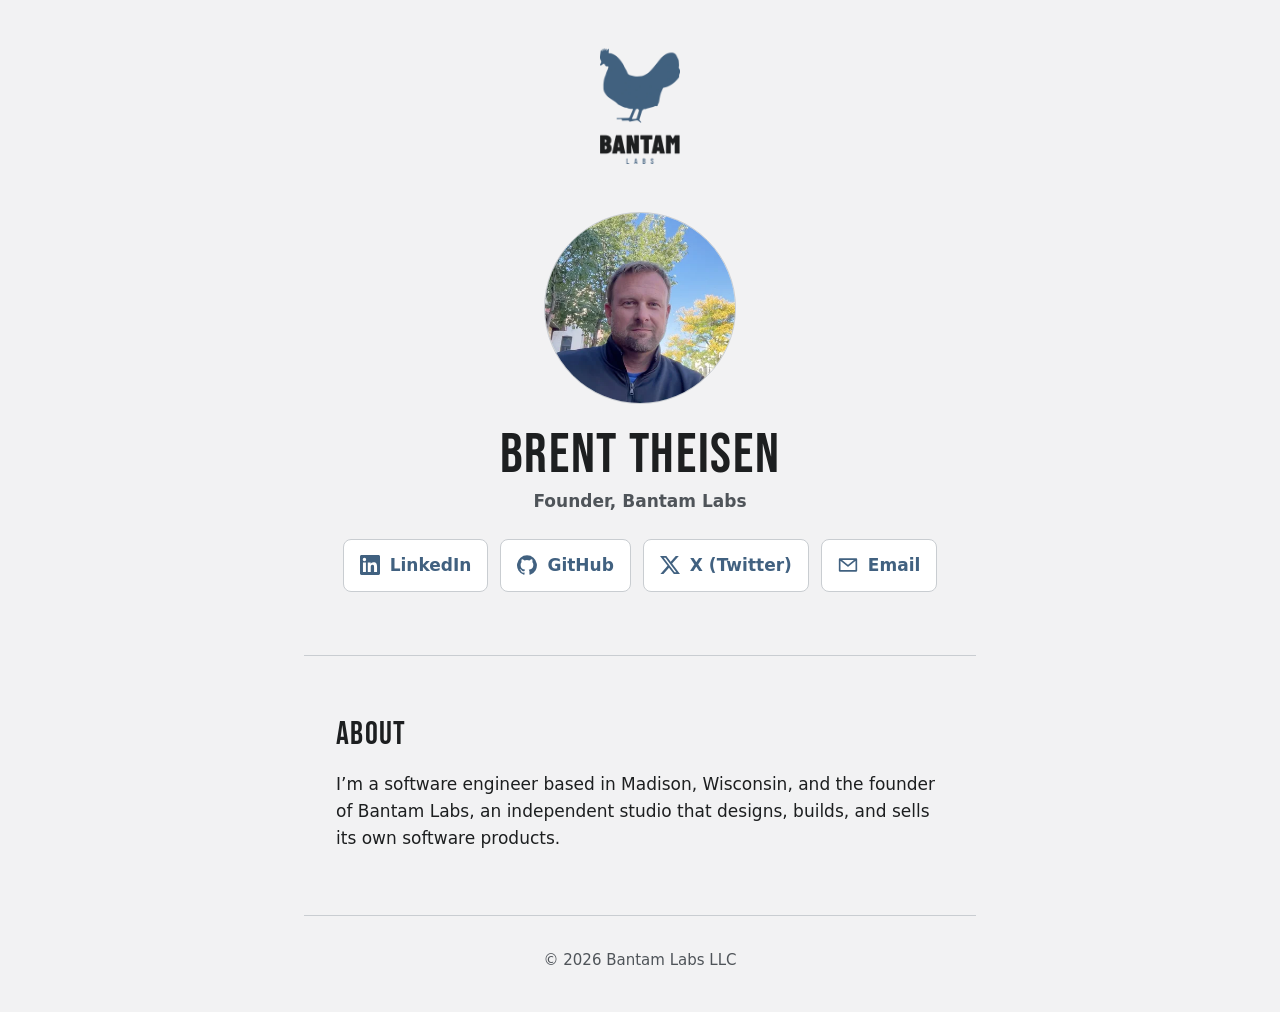
==== founder/index.html @ 2e3d521e "Add founder page, local server Makefile, and larger LABS in dark logo - founder/: unlinked bio page " ====
<!DOCTYPE html>
<html lang="en">
<head>
  <meta charset="utf-8">
  <meta name="viewport" content="width=device-width, initial-scale=1">
  <title>Brent Theisen, Founder — Bantam Labs</title>
  <meta name="description" content="Brent Theisen is the founder of Bantam Labs, an independent software studio in Madison, Wisconsin.">
  <link rel="canonical" href="https://bantamlabs.com/founder/">
  <meta name="color-scheme" content="light dark">
  <meta name="theme-color" content="#f2f2f3" media="(prefers-color-scheme: light)">
  <meta name="theme-color" content="#1d1f20" media="(prefers-color-scheme: dark)">

  <link rel="icon" href="/favicon.ico" sizes="any">
  <link rel="icon" href="/assets/img/favicon-32.png" type="image/png" sizes="32x32">
  <link rel="apple-touch-icon" href="/assets/img/apple-touch-icon.png">

  <meta property="og:type" content="profile">
  <meta property="og:site_name" content="Bantam Labs">
  <meta property="og:title" content="Brent Theisen, Founder of Bantam Labs">
  <meta property="og:description" content="Founder of Bantam Labs, an independent software studio.">
  <meta property="og:url" content="https://bantamlabs.com/founder/">
  <meta property="og:image" content="https://bantamlabs.com/assets/img/founder-og.jpg">
  <meta property="og:image:width" content="800">
  <meta property="og:image:height" content="800">
  <meta property="og:image:alt" content="Brent Theisen">
  <meta property="profile:first_name" content="Brent">
  <meta property="profile:last_name" content="Theisen">
  <meta name="twitter:card" content="summary">
  <meta name="twitter:site" content="@brenttheisen">
  <meta name="twitter:title" content="Brent Theisen, Founder of Bantam Labs">
  <meta name="twitter:description" content="Founder of Bantam Labs, an independent software studio.">
  <meta name="twitter:image" content="https://bantamlabs.com/assets/img/founder-og.jpg">
  <meta name="twitter:image:alt" content="Brent Theisen">

  <link rel="preload" href="/assets/fonts/bebas-neue-latin-400.woff2" as="font" type="font/woff2" crossorigin>
  <link rel="stylesheet" href="/assets/css/site.css">

  <script type="application/ld+json">
  {
    "@context": "https://schema.org",
    "@type": "Person",
    "name": "Brent Theisen",
    "jobTitle": "Founder",
    "url": "https://bantamlabs.com/founder/",
    "image": "https://bantamlabs.com/assets/img/founder-og.jpg",
    "homeLocation": { "@type": "Place", "name": "Madison, Wisconsin" },
    "worksFor": { "@type": "Organization", "name": "Bantam Labs LLC", "url": "https://bantamlabs.com/" },
    "sameAs": [
      "https://www.linkedin.com/in/brenttheisen/",
      "https://github.com/brenttheisen",
      "https://x.com/brenttheisen"
    ]
  }
  </script>
</head>
<body>
  <header class="page-header wrap">
    <a href="/">
      <picture>
        <source media="(prefers-color-scheme: dark)" srcset="/assets/img/logo-reversed-360.webp" width="360" height="532">
        <img class="logo" src="/assets/img/logo-360.webp" width="360" height="520" alt="Bantam Labs home">
      </picture>
    </a>
  </header>

  <main>
    <section class="profile wrap" aria-labelledby="name-heading">
      <img class="headshot"
           src="/assets/img/founder-360.webp"
           srcset="/assets/img/founder-360.webp 360w, /assets/img/founder-720.webp 720w"
           sizes="12rem"
           width="360" height="360"
           alt="Brent Theisen"
           fetchpriority="high">
      <h1 id="name-heading">Brent Theisen</h1>
      <p class="role">Founder, Bantam Labs</p>
      <ul class="social" aria-label="Elsewhere">
        <li>
          <a href="https://www.linkedin.com/in/brenttheisen/" rel="me">
            <svg aria-hidden="true" viewBox="0 0 24 24" width="24" height="24"><path fill="currentColor" d="M20.45 20.45h-3.56v-5.57c0-1.33-.02-3.04-1.85-3.04-1.85 0-2.14 1.45-2.14 2.94v5.67H9.35V9h3.41v1.56h.05c.48-.9 1.64-1.85 3.37-1.85 3.6 0 4.27 2.37 4.27 5.46v6.28ZM5.34 7.43a2.06 2.06 0 1 1 0-4.13 2.06 2.06 0 0 1 0 4.13ZM7.12 20.45H3.56V9h3.56v11.45ZM22.22 0H1.77C.79 0 0 .77 0 1.73v20.54C0 23.23.79 24 1.77 24h20.45c.98 0 1.78-.77 1.78-1.73V1.73C24 .77 23.2 0 22.22 0Z"/></svg>
            <span class="social-label">LinkedIn</span>
          </a>
        </li>
        <li>
          <a href="https://github.com/brenttheisen" rel="me">
            <svg aria-hidden="true" viewBox="0 0 24 24" width="24" height="24"><path fill="currentColor" d="M12 .3a12 12 0 0 0-3.8 23.38c.6.12.83-.26.83-.57L9 21.07c-3.34.72-4.04-1.61-4.04-1.61-.55-1.39-1.34-1.76-1.34-1.76-1.08-.74.09-.73.09-.73 1.2.09 1.83 1.24 1.83 1.24 1.07 1.83 2.8 1.3 3.49 1 .1-.78.42-1.31.76-1.61-2.67-.3-5.47-1.33-5.47-5.93 0-1.31.47-2.38 1.24-3.22-.14-.3-.54-1.52.1-3.18 0 0 1-.32 3.3 1.23a11.5 11.5 0 0 1 6 0c2.28-1.55 3.29-1.23 3.29-1.23.64 1.66.24 2.88.12 3.18a4.65 4.65 0 0 1 1.23 3.22c0 4.61-2.8 5.63-5.48 5.92.42.36.81 1.1.81 2.22l-.01 3.29c0 .31.2.69.82.57A12 12 0 0 0 12 .3Z"/></svg>
            <span class="social-label">GitHub</span>
          </a>
        </li>
        <li>
          <a href="https://x.com/brenttheisen" rel="me">
            <svg aria-hidden="true" viewBox="0 0 24 24" width="24" height="24"><path fill="currentColor" d="M18.9 1.15h3.68l-8.04 9.19L24 22.85h-7.4l-5.8-7.58-6.64 7.58H.47l8.6-9.83L0 1.15h7.59l5.24 6.93 6.07-6.93Zm-1.29 19.5h2.04L6.48 3.24H4.3l13.31 17.41Z"/></svg>
            <span class="social-label">X (Twitter)</span>
          </a>
        </li>
        <li>
          <a href="mailto:hello@bantamlabs.com">
            <svg aria-hidden="true" viewBox="0 0 24 24" width="24" height="24"><path fill="none" stroke="currentColor" stroke-width="2" stroke-linejoin="round" d="M2 5h20v14H2zM2 5l10 8 10-8"/></svg>
            <span class="social-label">Email</span>
          </a>
        </li>
      </ul>
    </section>

    <section class="section wrap" aria-labelledby="about-heading">
      <h2 id="about-heading">About</h2>
      <div class="prose">
        <p>I’m a software engineer based in Madison, Wisconsin, and the founder of Bantam Labs, an independent studio that designs, builds, and sells its own software products.</p>
      </div>
    </section>
  </main>

  <footer class="site-footer wrap">
    <p>&copy; 2026 Bantam Labs LLC</p>
  </footer>
</body>
</html>
---- assets/css/site.css ----
/* Bantam Labs — site styles. Colors are taken from logo 4a. */

@font-face {
  font-family: "Bebas Neue";
  src: url("/assets/fonts/bebas-neue-latin-400.woff2") format("woff2");
  font-weight: 400;
  font-style: normal;
  font-display: swap;
}

:root {
  color-scheme: light dark;

  --bg: #f2f2f3;
  --surface: #ffffff;
  --text: #1d1f20;
  --muted: #4f5459;
  --accent: #416180;
  --border: #c9cdd1;

  --font-display: "Bebas Neue", "Arial Narrow", Impact, sans-serif;
  --font-body: system-ui, -apple-system, "Segoe UI", Roboto, "Helvetica Neue", Arial, sans-serif;

  --measure: 42rem;
  --gutter: clamp(1rem, 5vw, 2rem);
}

@media (prefers-color-scheme: dark) {
  :root {
    --bg: #1d1f20;
    --surface: #26292b;
    --text: #f2f2f3;
    --muted: #a9aeb3;
    --accent: #b5d9fd;
    --border: #3a3e41;
  }
}

*,
*::before,
*::after {
  box-sizing: border-box;
}

html {
  -webkit-text-size-adjust: 100%;
  text-size-adjust: 100%;
}

body {
  margin: 0;
  min-height: 100vh;
  display: flex;
  flex-direction: column;
  background: var(--bg);
  color: var(--text);
  font-family: var(--font-body);
  font-size: 1.0625rem;
  line-height: 1.6;
}

main {
  flex: 1;
}

img {
  display: block;
  max-width: 100%;
  height: auto;
}

a {
  color: var(--accent);
  text-decoration-thickness: 1px;
  text-underline-offset: 0.2em;
}

a:hover {
  text-decoration-thickness: 2px;
}

:focus-visible {
  outline: 3px solid var(--accent);
  outline-offset: 4px;
  border-radius: 2px;
}

.wrap {
  width: 100%;
  max-width: var(--measure);
  margin-inline: auto;
  padding-inline: var(--gutter);
}

/* Hero */

.hero {
  padding-block: clamp(3rem, 12vh, 7rem) clamp(1.25rem, 4vh, 2.5rem);
  text-align: center;
}

.hero h1 {
  margin: 0;
}

.logo {
  width: clamp(11rem, 55vw, 18rem);
  margin-inline: auto;
}

.tagline {
  margin: clamp(2rem, 6vh, 3rem) 0 0;
  font-size: clamp(1.1875rem, 1rem + 1vw, 1.375rem);
  font-weight: 600;
  line-height: 1.4;
  text-wrap: balance;
}

/* Sections */

.section {
  padding-block: clamp(2.5rem, 7vh, 4rem);
  border-top: 1px solid var(--border);
}

.section h2 {
  margin: 0 0 1.25rem;
  font-family: var(--font-display);
  font-weight: 400;
  font-size: 2rem;
  line-height: 1;
  letter-spacing: 0.04em;
}

.section p {
  margin: 0;
}

/* Products: add one <li class="card"> per product. */

.cards {
  display: grid;
  grid-template-columns: repeat(auto-fit, minmax(min(100%, 17rem), 1fr));
  gap: 1rem;
  margin: 0;
  padding: 0;
  list-style: none;
}

.card {
  display: flex;
  flex-direction: column;
  gap: 0.5rem;
  padding: 1.5rem;
  background: var(--surface);
  border: 1px solid var(--border);
  border-radius: 0.5rem;
}

/* Logo in the left column, spanning the title and description. */
.card-has-logo {
  display: grid;
  grid-template-columns: auto 1fr;
  column-gap: 1rem;
  row-gap: 0.5rem;
  align-content: start;
}

.card-has-logo picture {
  grid-row: span 2;
}

.card-logo {
  display: block;
  width: 4.5rem;
  height: 4.5rem;
}

.card h3 {
  margin: 0;
  font-size: 1.1875rem;
  line-height: 1.3;
}

.card p {
  color: var(--muted);
}

.card-placeholder {
  grid-column: 1 / -1;
  align-items: center;
  padding-block: 2.5rem;
  text-align: center;
}

.card-placeholder p {
  font-family: var(--font-display);
  font-size: 1.5rem;
  line-height: 1;
  letter-spacing: 0.08em;
}

.email {
  font-size: 1.1875rem;
  font-weight: 600;
  overflow-wrap: anywhere;
}

/* Footer */

.site-footer {
  padding-block: 2rem 2.5rem;
  border-top: 1px solid var(--border);
  color: var(--muted);
  font-size: 0.9375rem;
  text-align: center;
}

.site-footer p {
  margin: 0;
}

/* 404 */

.notfound {
  padding-block: clamp(3rem, 12vh, 7rem);
  text-align: center;
}

.notfound .logo {
  width: 7rem;
}

.notfound h1 {
  margin: 2.5rem 0 0.75rem;
  font-family: var(--font-display);
  font-weight: 400;
  font-size: clamp(2.5rem, 2rem + 3vw, 3.5rem);
  line-height: 1;
  letter-spacing: 0.03em;
}

.notfound p {
  margin: 0 0 0.5rem;
}

/* Founder page */

.page-header {
  padding-block: clamp(2rem, 6vh, 3rem) 0;
  text-align: center;
}

.page-header .logo {
  width: 5rem;
}

.profile {
  padding-block: clamp(2rem, 6vh, 3rem) clamp(2.5rem, 7vh, 4rem);
  text-align: center;
}

.headshot {
  width: 12rem;
  aspect-ratio: 1;
  margin-inline: auto;
  border-radius: 50%;
  border: 1px solid var(--border);
  object-fit: cover;
}

.profile h1 {
  margin: 1.5rem 0 0.25rem;
  font-family: var(--font-display);
  font-weight: 400;
  font-size: clamp(2.5rem, 2rem + 3vw, 3.5rem);
  line-height: 1;
  letter-spacing: 0.03em;
}

.profile .role {
  margin: 0;
  color: var(--muted);
  font-weight: 600;
}

.prose p + p {
  margin-top: 1rem;
}

.social {
  display: flex;
  justify-content: center;
  gap: 0.75rem;
  margin: 1.5rem 0 0;
  padding: 0;
  list-style: none;
}

/* Icons only on narrow screens so all links stay on one row. */
@media (max-width: 36rem) {
  .social-label {
    position: absolute;
    width: 1px;
    height: 1px;
    overflow: hidden;
    clip-path: inset(50%);
    white-space: nowrap;
  }
}

.social a {
  display: flex;
  align-items: center;
  gap: 0.625rem;
  padding: 0.75rem 1rem;
  background: var(--surface);
  border: 1px solid var(--border);
  border-radius: 0.5rem;
  font-weight: 600;
  text-decoration: none;
}

.social a:hover {
  border-color: var(--accent);
}

.social svg {
  flex: none;
  width: 1.25rem;
  height: 1.25rem;
}
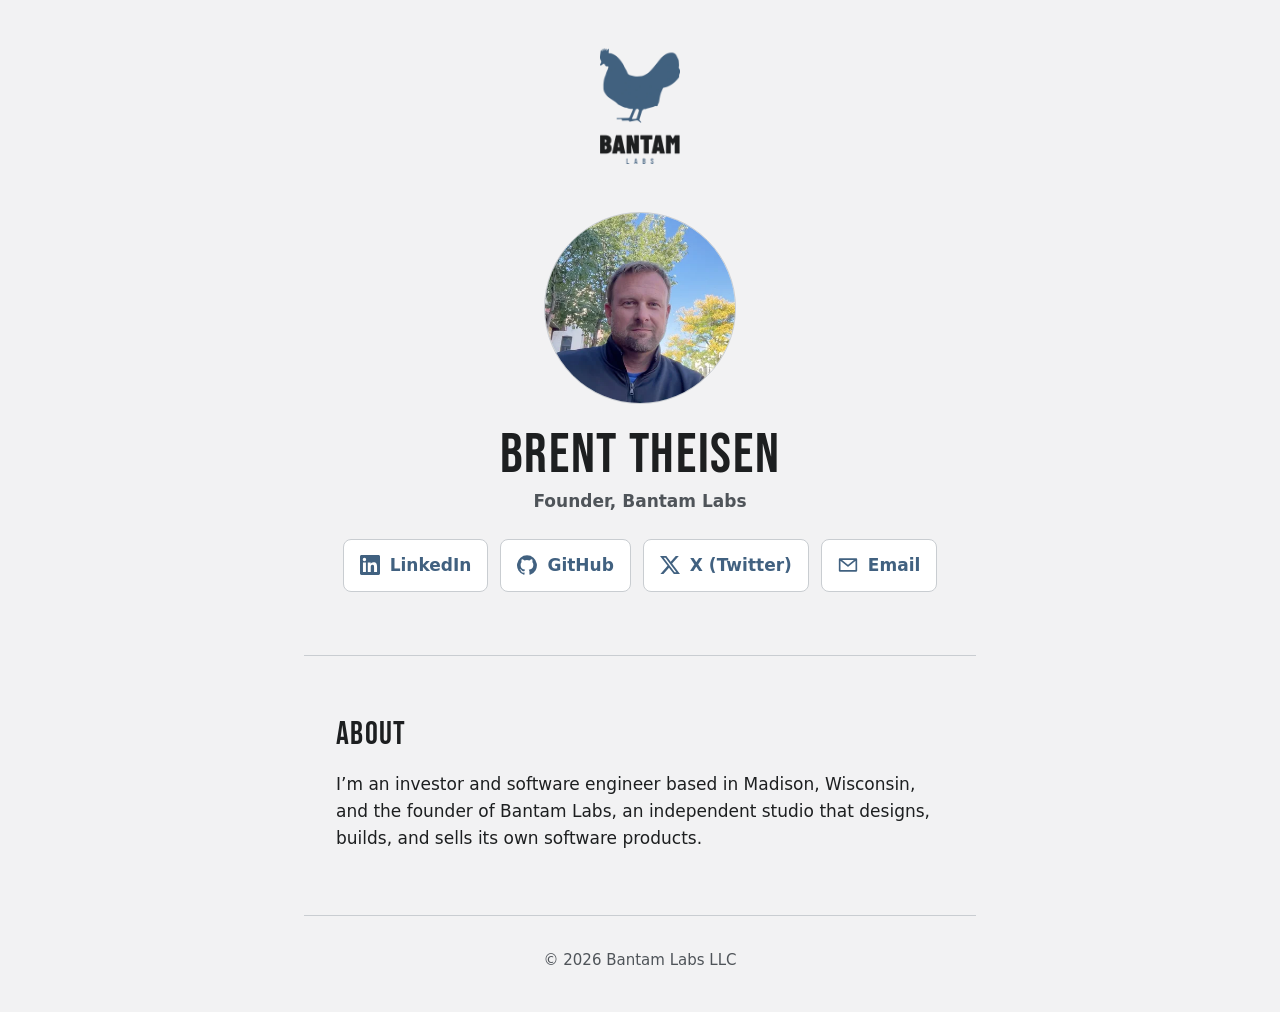
==== commit 5935b550: "Add investor to founder bio Co-Authored-By: Claude Opus 5.5 <noreply@anthropic.com>" ====
--- a/founder/index.html
+++ b/founder/index.html
@@ -105,7 +105,7 @@
     <section class="section wrap" aria-labelledby="about-heading">
       <h2 id="about-heading">About</h2>
       <div class="prose">
-        <p>I’m a software engineer based in Madison, Wisconsin, and the founder of Bantam Labs, an independent studio that designs, builds, and sells its own software products.</p>
+        <p>I’m an investor and software engineer based in Madison, Wisconsin, and the founder of Bantam Labs, an independent studio that designs, builds, and sells its own software products.</p>
       </div>
     </section>
   </main>
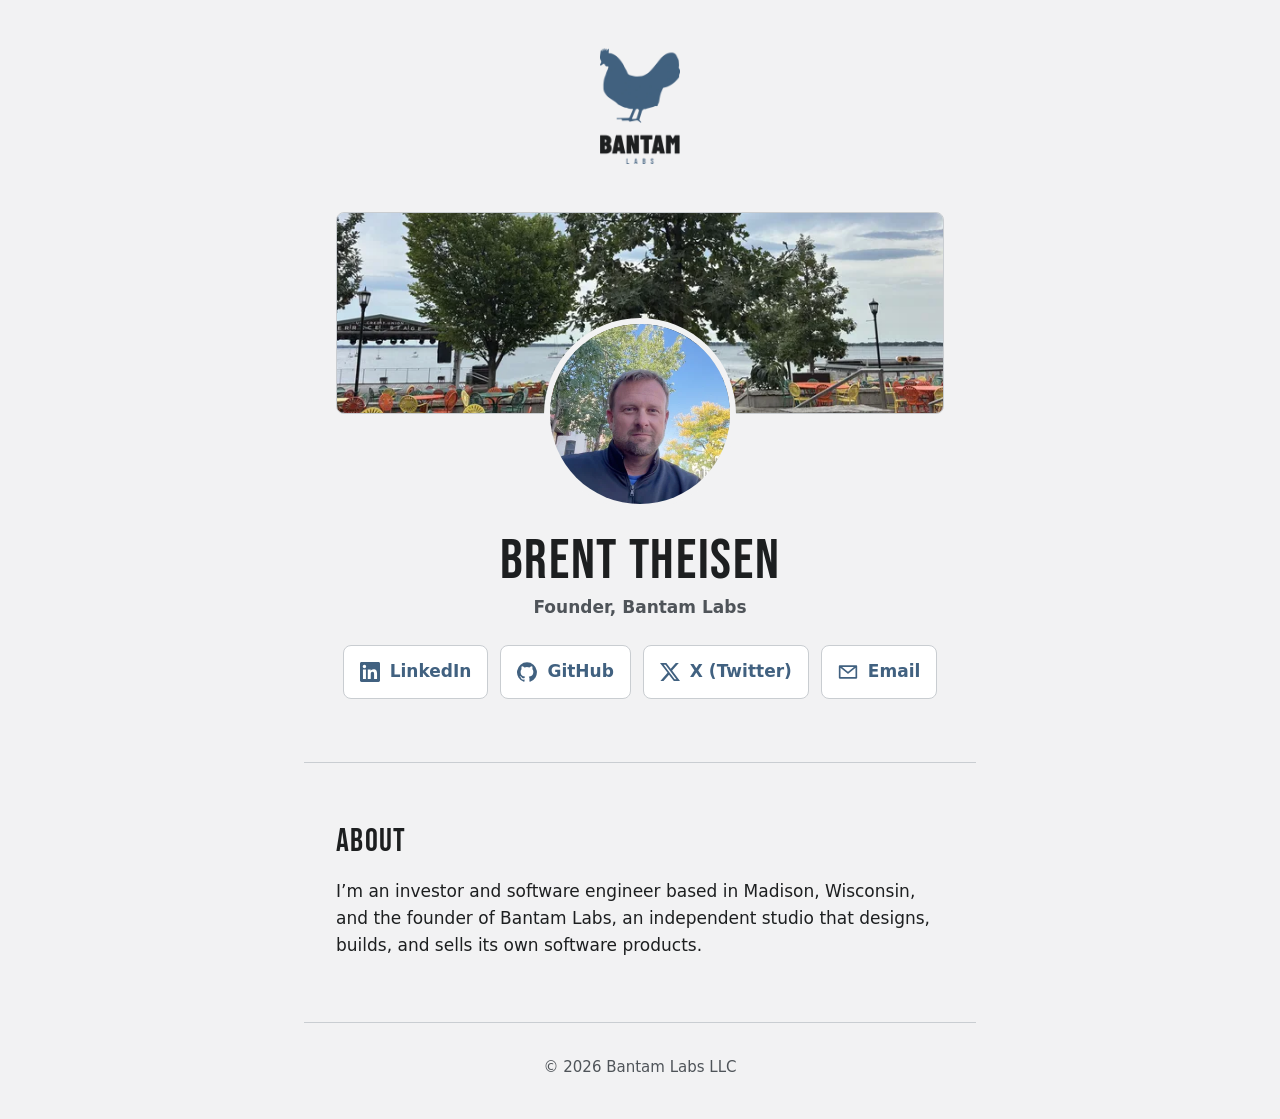
==== commit 123f1de3: "Add Terrace photo banner behind founder headshot Co-Authored-By: Claude Opus 5.5 <noreply@anthropic." ====
--- a/founder/index.html
+++ b/founder/index.html
@@ -34,6 +34,7 @@
 
   <link rel="preload" href="/assets/fonts/bebas-neue-latin-400.woff2" as="font" type="font/woff2" crossorigin>
   <link rel="stylesheet" href="/assets/css/site.css">
+  <script src="/assets/js/analytics.js" defer></script>
 
   <script type="application/ld+json">
   {
@@ -65,6 +66,12 @@
 
   <main>
     <section class="profile wrap" aria-labelledby="name-heading">
+      <img class="banner"
+           src="/assets/img/founder-banner-672.webp"
+           srcset="/assets/img/founder-banner-672.webp 672w, /assets/img/founder-banner-1344.webp 1344w"
+           sizes="(min-width: 42rem) 38rem, calc(100vw - 2rem)"
+           width="672" height="224"
+           alt="">
       <img class="headshot"
            src="/assets/img/founder-360.webp"
            srcset="/assets/img/founder-360.webp 360w, /assets/img/founder-720.webp 720w"
@@ -94,7 +101,7 @@
           </a>
         </li>
         <li>
-          <a href="mailto:hello@bantamlabs.com">
+          <a href="mailto:brent@bantamlabs.com">
             <svg aria-hidden="true" viewBox="0 0 24 24" width="24" height="24"><path fill="none" stroke="currentColor" stroke-width="2" stroke-linejoin="round" d="M2 5h20v14H2zM2 5l10 8 10-8"/></svg>
             <span class="social-label">Email</span>
           </a>
--- a/assets/css/site.css
+++ b/assets/css/site.css
@@ -186,6 +186,44 @@
   color: var(--muted);
 }
 
+/* Before/after screenshots: card photo → app entry. Stacks with a down arrow on narrow screens. */
+.card-demo {
+  grid-column: 1 / -1;
+  display: flex;
+  align-items: center;
+  justify-content: center;
+  gap: 1rem;
+  margin: 1rem 0 0;
+}
+
+.card-shot {
+  flex: 0 1 13rem;
+  min-width: 0;
+  border: 1px solid var(--border);
+  border-radius: 0.75rem;
+}
+
+.card-arrow {
+  flex: none;
+  width: 2.5rem;
+  color: var(--accent);
+}
+
+@media (max-width: 36rem) {
+  .card-demo {
+    flex-direction: column;
+  }
+
+  .card-shot {
+    flex: none;
+    width: min(100%, 14rem);
+  }
+
+  .card-arrow {
+    transform: rotate(90deg);
+  }
+}
+
 .card-placeholder {
   grid-column: 1 / -1;
   align-items: center;
@@ -260,13 +298,34 @@
   text-align: center;
 }
 
+/* Terrace photo behind the headshot; the headshot overlaps its bottom edge. */
+.banner {
+  width: 100%;
+  aspect-ratio: 3 / 1;
+  object-fit: cover;
+  border-radius: 0.5rem;
+  border: 1px solid var(--border);
+}
+
 .headshot {
+  position: relative;
   width: 12rem;
   aspect-ratio: 1;
-  margin-inline: auto;
+  margin: -6rem auto 0;
   border-radius: 50%;
-  border: 1px solid var(--border);
+  border: 0.375rem solid var(--bg);
   object-fit: cover;
+}
+
+@media (max-width: 36rem) {
+  .banner {
+    aspect-ratio: 2 / 1;
+  }
+
+  .headshot {
+    width: 9rem;
+    margin-top: -4.5rem;
+  }
 }
 
 .profile h1 {
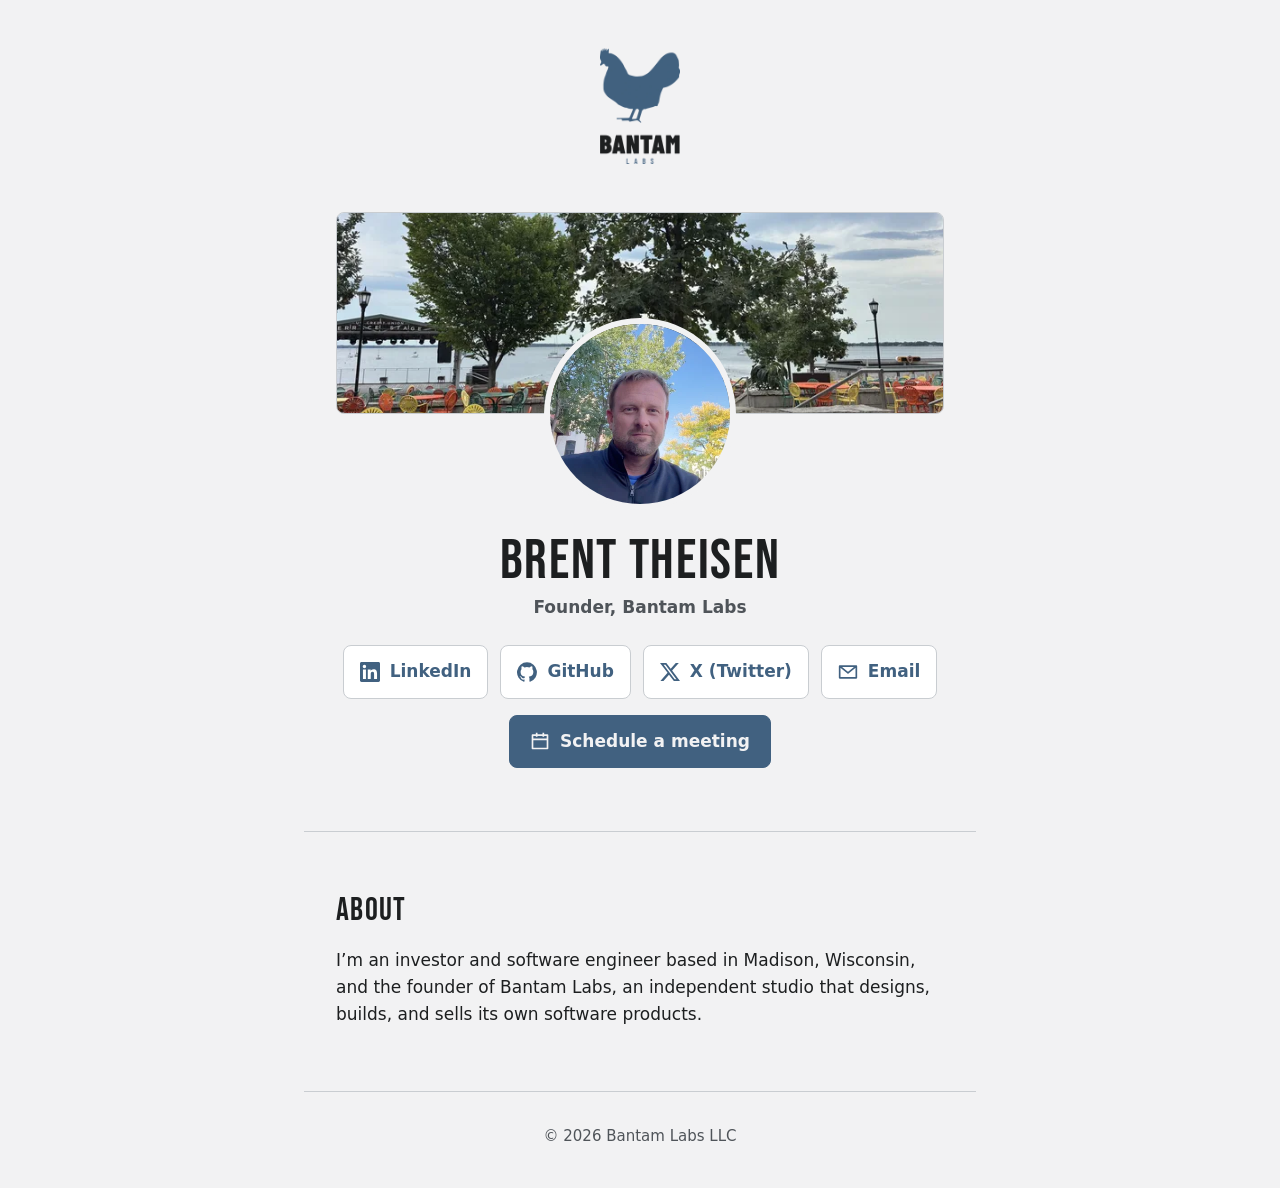
==== commit 309656a5: "Add schedule a meeting button to founder page Co-Authored-By: Claude Opus 5.5 <noreply@anthropic.com" ====
--- a/founder/index.html
+++ b/founder/index.html
@@ -107,6 +107,10 @@
           </a>
         </li>
       </ul>
+      <a class="schedule" href="https://calendar.app.google/JVefPfqZ3bbWUr9JA">
+        <svg aria-hidden="true" viewBox="0 0 24 24" width="24" height="24"><path fill="none" stroke="currentColor" stroke-width="2" stroke-linejoin="round" d="M3 5h18v16H3zM3 10h18M8 2v5M16 2v5"/></svg>
+        Schedule a meeting
+      </a>
     </section>
 
     <section class="section wrap" aria-labelledby="about-heading">
--- a/assets/css/site.css
+++ b/assets/css/site.css
@@ -389,3 +389,27 @@
   width: 1.25rem;
   height: 1.25rem;
 }
+
+.schedule {
+  display: inline-flex;
+  align-items: center;
+  gap: 0.625rem;
+  margin-top: 1rem;
+  padding: 0.75rem 1.25rem;
+  background: var(--accent);
+  color: var(--bg);
+  border: 1px solid var(--accent);
+  border-radius: 0.5rem;
+  font-weight: 600;
+  text-decoration: none;
+}
+
+.schedule:hover {
+  filter: brightness(1.1);
+}
+
+.schedule svg {
+  flex: none;
+  width: 1.25rem;
+  height: 1.25rem;
+}
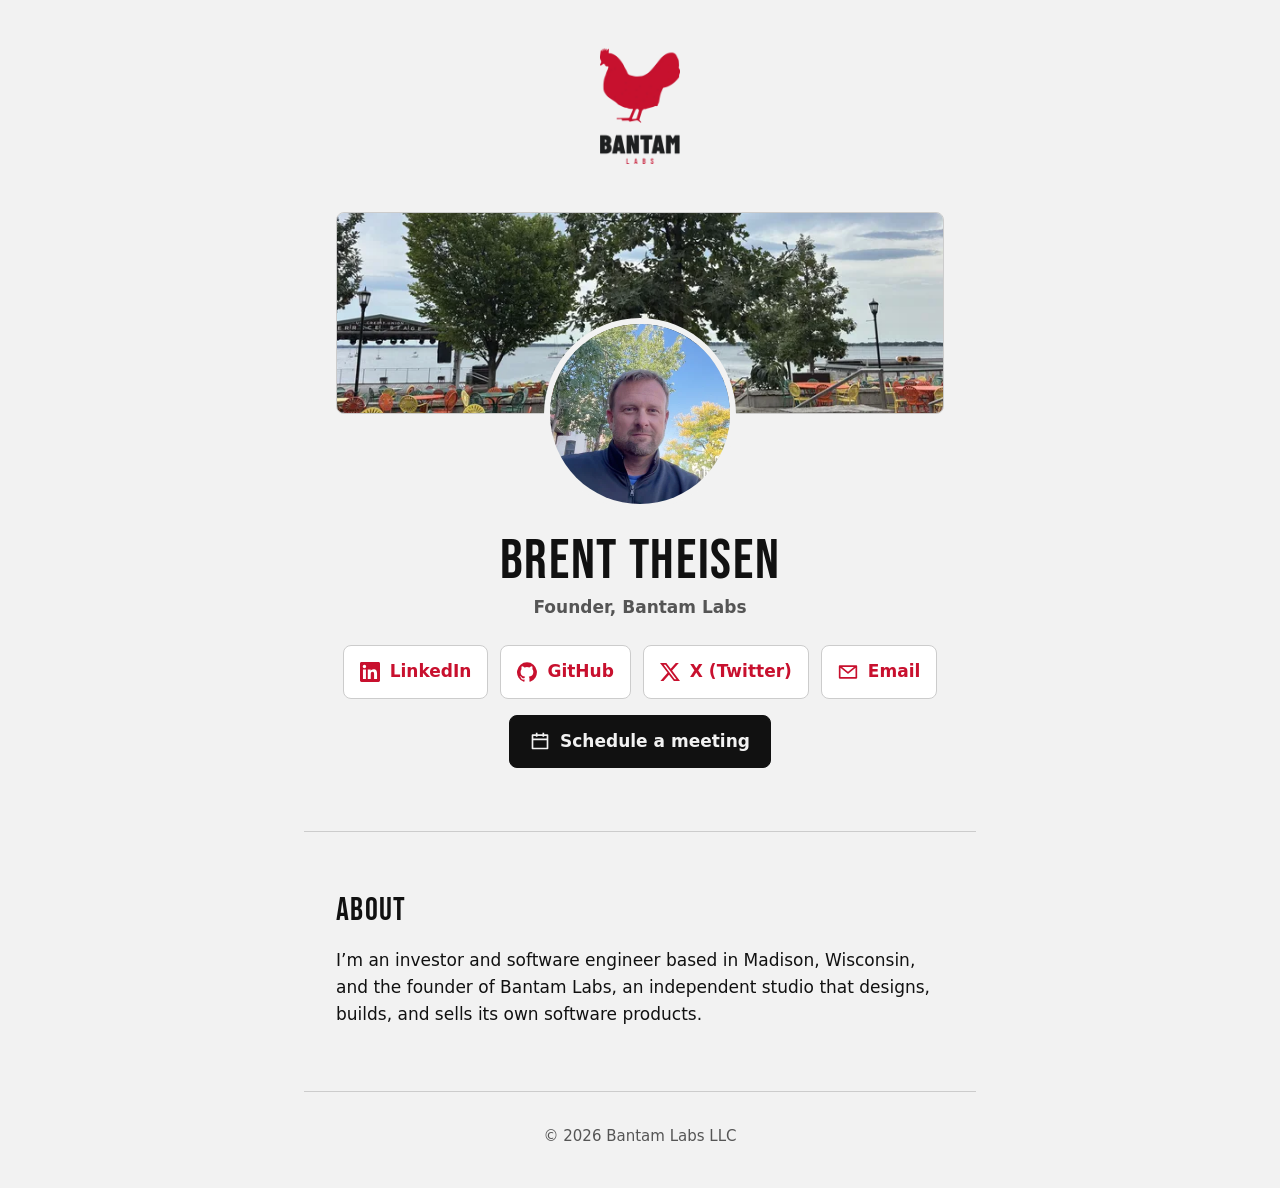
==== commit c234e8a6: "Switch to a red, grey, white and black palette - Neutral greys with a red accent (#c8102e light, #ff" ====
--- a/founder/index.html
+++ b/founder/index.html
@@ -7,8 +7,8 @@
   <meta name="description" content="Brent Theisen is the founder of Bantam Labs, an independent software studio in Madison, Wisconsin.">
   <link rel="canonical" href="https://bantamlabs.com/founder/">
   <meta name="color-scheme" content="light dark">
-  <meta name="theme-color" content="#f2f2f3" media="(prefers-color-scheme: light)">
-  <meta name="theme-color" content="#1d1f20" media="(prefers-color-scheme: dark)">
+  <meta name="theme-color" content="#f2f2f2" media="(prefers-color-scheme: light)">
+  <meta name="theme-color" content="#292929" media="(prefers-color-scheme: dark)">
 
   <link rel="icon" href="/favicon.ico" sizes="any">
   <link rel="icon" href="/assets/img/favicon-32.png" type="image/png" sizes="32x32">
--- a/assets/css/site.css
+++ b/assets/css/site.css
@@ -11,12 +11,12 @@
 :root {
   color-scheme: light dark;
 
-  --bg: #f2f2f3;
+  --bg: #f2f2f2;
   --surface: #ffffff;
-  --text: #1d1f20;
-  --muted: #4f5459;
-  --accent: #416180;
-  --border: #c9cdd1;
+  --text: #111111;
+  --muted: #555555;
+  --accent: #c8102e;
+  --border: #cccccc;
 
   --font-display: "Bebas Neue", "Arial Narrow", Impact, sans-serif;
   --font-body: system-ui, -apple-system, "Segoe UI", Roboto, "Helvetica Neue", Arial, sans-serif;
@@ -27,12 +27,12 @@
 
 @media (prefers-color-scheme: dark) {
   :root {
-    --bg: #1d1f20;
-    --surface: #26292b;
-    --text: #f2f2f3;
-    --muted: #a9aeb3;
-    --accent: #b5d9fd;
-    --border: #3a3e41;
+    --bg: #292929;
+    --surface: #333333;
+    --text: #f2f2f2;
+    --muted: #a6a6a6;
+    --accent: #ff6f73;
+    --border: #484848;
   }
 }
 
@@ -140,7 +140,7 @@
 
 .cards {
   display: grid;
-  grid-template-columns: repeat(auto-fit, minmax(min(100%, 17rem), 1fr));
+  grid-template-columns: 1fr;
   gap: 1rem;
   margin: 0;
   padding: 0;
@@ -186,41 +186,22 @@
   color: var(--muted);
 }
 
-/* Before/after screenshots: card photo → app entry. Stacks with a down arrow on narrow screens. */
-.card-demo {
-  grid-column: 1 / -1;
-  display: flex;
-  align-items: center;
-  justify-content: center;
-  gap: 1rem;
-  margin: 1rem 0 0;
-}
-
-.card-shot {
-  flex: 0 1 13rem;
-  min-width: 0;
-  border: 1px solid var(--border);
-  border-radius: 0.75rem;
-}
-
-.card-arrow {
-  flex: none;
-  width: 2.5rem;
-  color: var(--accent);
-}
-
-@media (max-width: 36rem) {
-  .card-demo {
-    flex-direction: column;
-  }
-
-  .card-shot {
-    flex: none;
-    width: min(100%, 14rem);
-  }
-
-  .card-arrow {
-    transform: rotate(90deg);
+/* Product links take the color of their product's logo. */
+.card-parlaycards {
+  --accent: #5980a6;
+}
+
+.card-couplr {
+  --accent: #134a2b;
+}
+
+@media (prefers-color-scheme: dark) {
+  .card-parlaycards {
+    --accent: #94bce3;
+  }
+
+  .card-couplr {
+    --accent: #e883b9;
   }
 }
 
@@ -396,16 +377,17 @@
   gap: 0.625rem;
   margin-top: 1rem;
   padding: 0.75rem 1.25rem;
+  background: var(--text);
+  color: var(--bg);
+  border: 1px solid var(--text);
+  border-radius: 0.5rem;
+  font-weight: 600;
+  text-decoration: none;
+}
+
+.schedule:hover {
   background: var(--accent);
-  color: var(--bg);
-  border: 1px solid var(--accent);
-  border-radius: 0.5rem;
-  font-weight: 600;
-  text-decoration: none;
-}
-
-.schedule:hover {
-  filter: brightness(1.1);
+  border-color: var(--accent);
 }
 
 .schedule svg {
